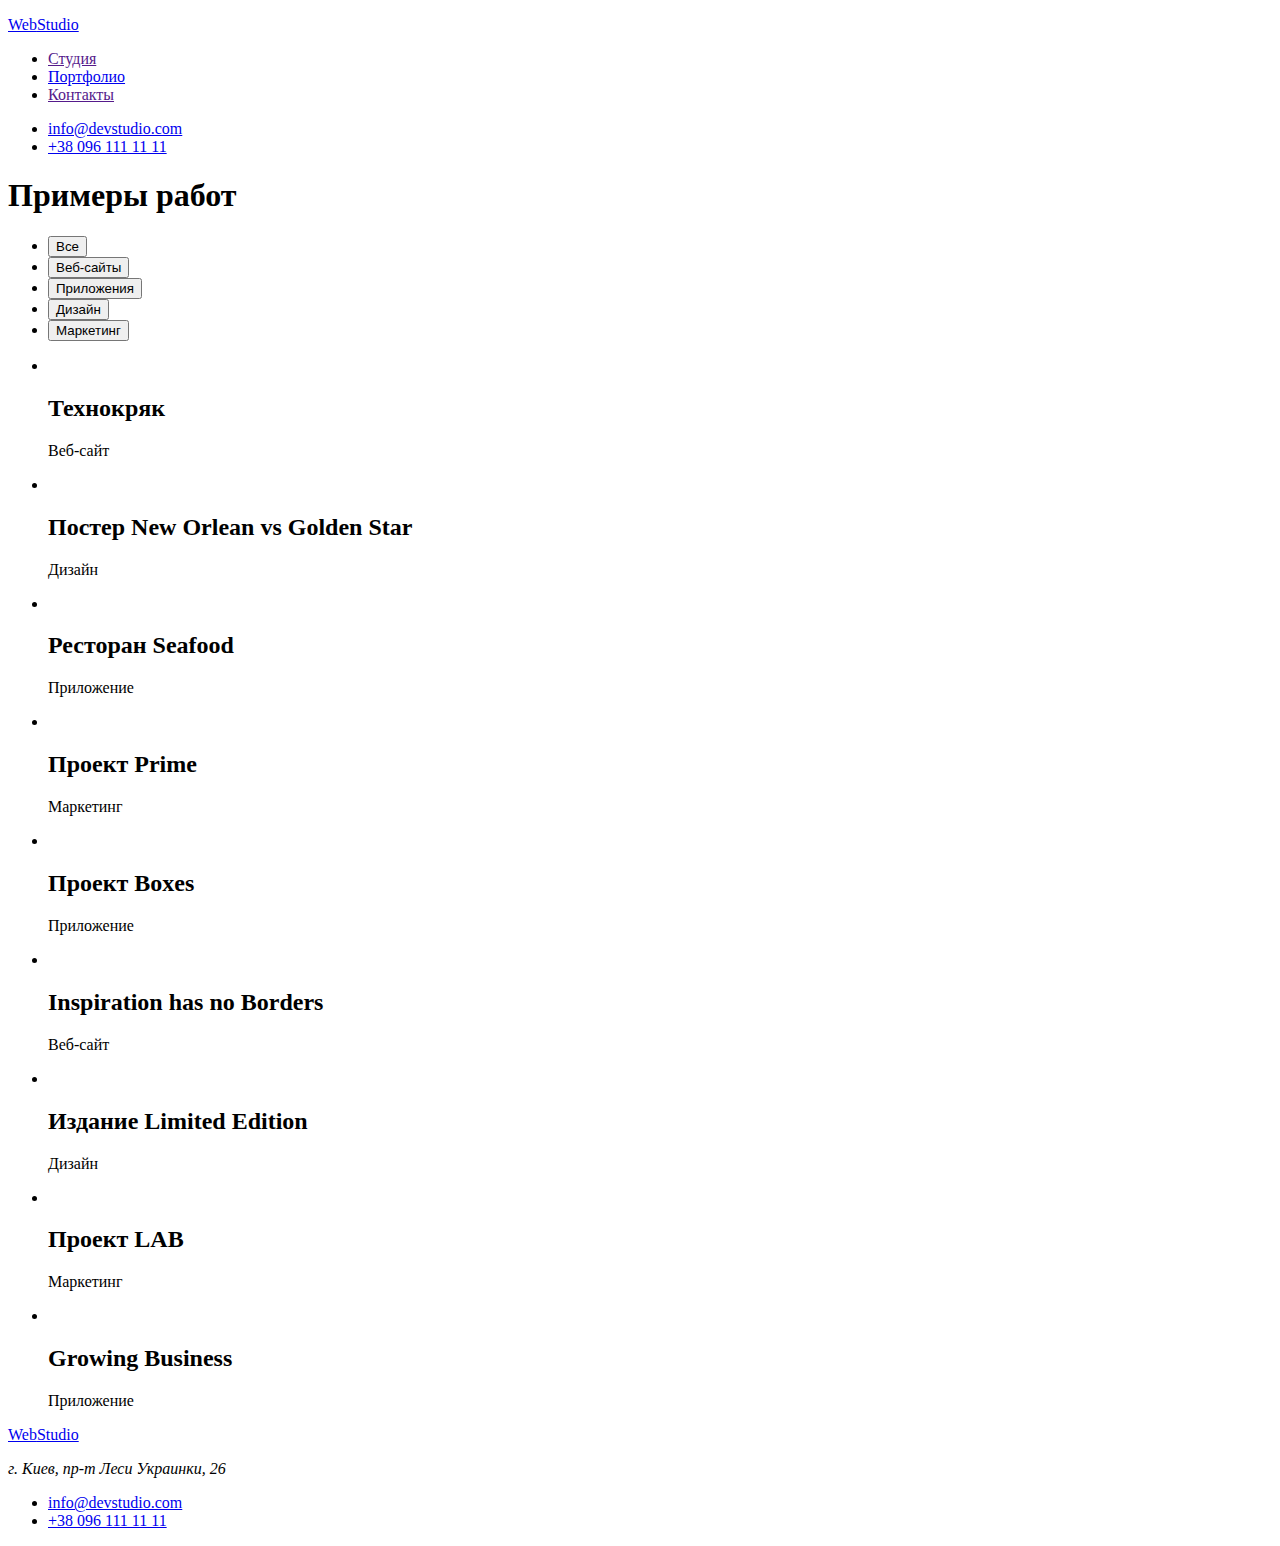
==== portfolio.html @ c2a7ef8c "new" ====
<!DOCTYPE html>
<html lang="ru">
  <head>
    <meta charset="UTF-8" />
    <meta http-equiv="X-UA-Compatible" content="IE=edge" />
    <meta name="viewport" content="width=device-width, initial-scale=1.0" />
    <title>Веб Студия</title>
  </head>

  <body>
    <!--Шапка сайта-->
    <header>
      <nav>
        <a href="./index.html">
          <p><span>Web</span>Studio</p>
        </a>
        <ul>
          <li>
            <a href="">Студия</a>
          </li>
          <li>
            <a href="./portfolio.html">Портфолио</a>
          </li>
          <li>
            <a href="">Контакты</a>
          </li>
        </ul>
      </nav>
      <ul>
        <li>
          <a href="mailto:info@devstudio.com">info@devstudio.com</a>
        </li>
        <li>
          <a href="tel:+380961111111">+38 096 111 11 11</a>
        </li>
      </ul>
    </header>
    <main>
      <!-- наши работы -->
      <section>
        <!-- скрытый заголовок -->
        <h1>Примеры работ</h1>
        <!-- кнопки фильтра -->
        <ul>
          <li><button type="button">Все</button></li>
          <li><button type="button">Веб-сайты</button></li>
          <li><button type="button">Приложения</button></li>
          <li><button type="button">Дизайн</button></li>
          <li><button type="button">Маркетинг</button></li>
        </ul>
        <ul>
          <li>
            <img src="" alt="" />
            <h2>Технокряк</h2>
            <p>Веб-сайт</p>
          </li>
          <li>
            <img src="" alt="" />
            <h2>Постер New Orlean vs Golden Star</h2>
            <p>Дизайн</p>
          </li>
          <li>
            <img src="" alt="" />
            <h2>Ресторан Seafood</h2>
            <p>Приложение</p>
          </li>
          <li>
            <img src="" alt="" />
            <h2>Проект Prime</h2>
            <p>Маркетинг</p>
          </li>
          <li>
            <img src="" alt="" />
            <h2>Проект Boxes</h2>
            <p>Приложение</p>
          </li>
          <li>
            <img src="" alt="" />
            <h2>Inspiration has no Borders</h2>
            <p>Веб-сайт</p>
          </li>
          <li>
            <img src="" alt="" />
            <h2>Издание Limited Edition</h2>
            <p>Дизайн</p>
          </li>
          <li>
            <img src="" alt="" />
            <h2>Проект LAB</h2>
            <p>Маркетинг</p>
          </li>
          <li>
            <img src="" alt="" />
            <h2>Growing Business</h2>
            <p>Приложение</p>
          </li>
        </ul>
      </section>
    </main>
    <footer>
      <a href="./index.html">
        <p><span>Web</span>Studio</p>
      </a>
      <address>
        <p>г. Киев, пр-т Леси Украинки, 26</p>
      </address>
      <ul>
        <li>
          <a href="mailto:info@devstudio.com">info@devstudio.com</a>
        </li>
        <li>
          <a href="tel:+380961111111">+38 096 111 11 11</a>
        </li>
      </ul>
    </footer>
  </body>
</html>
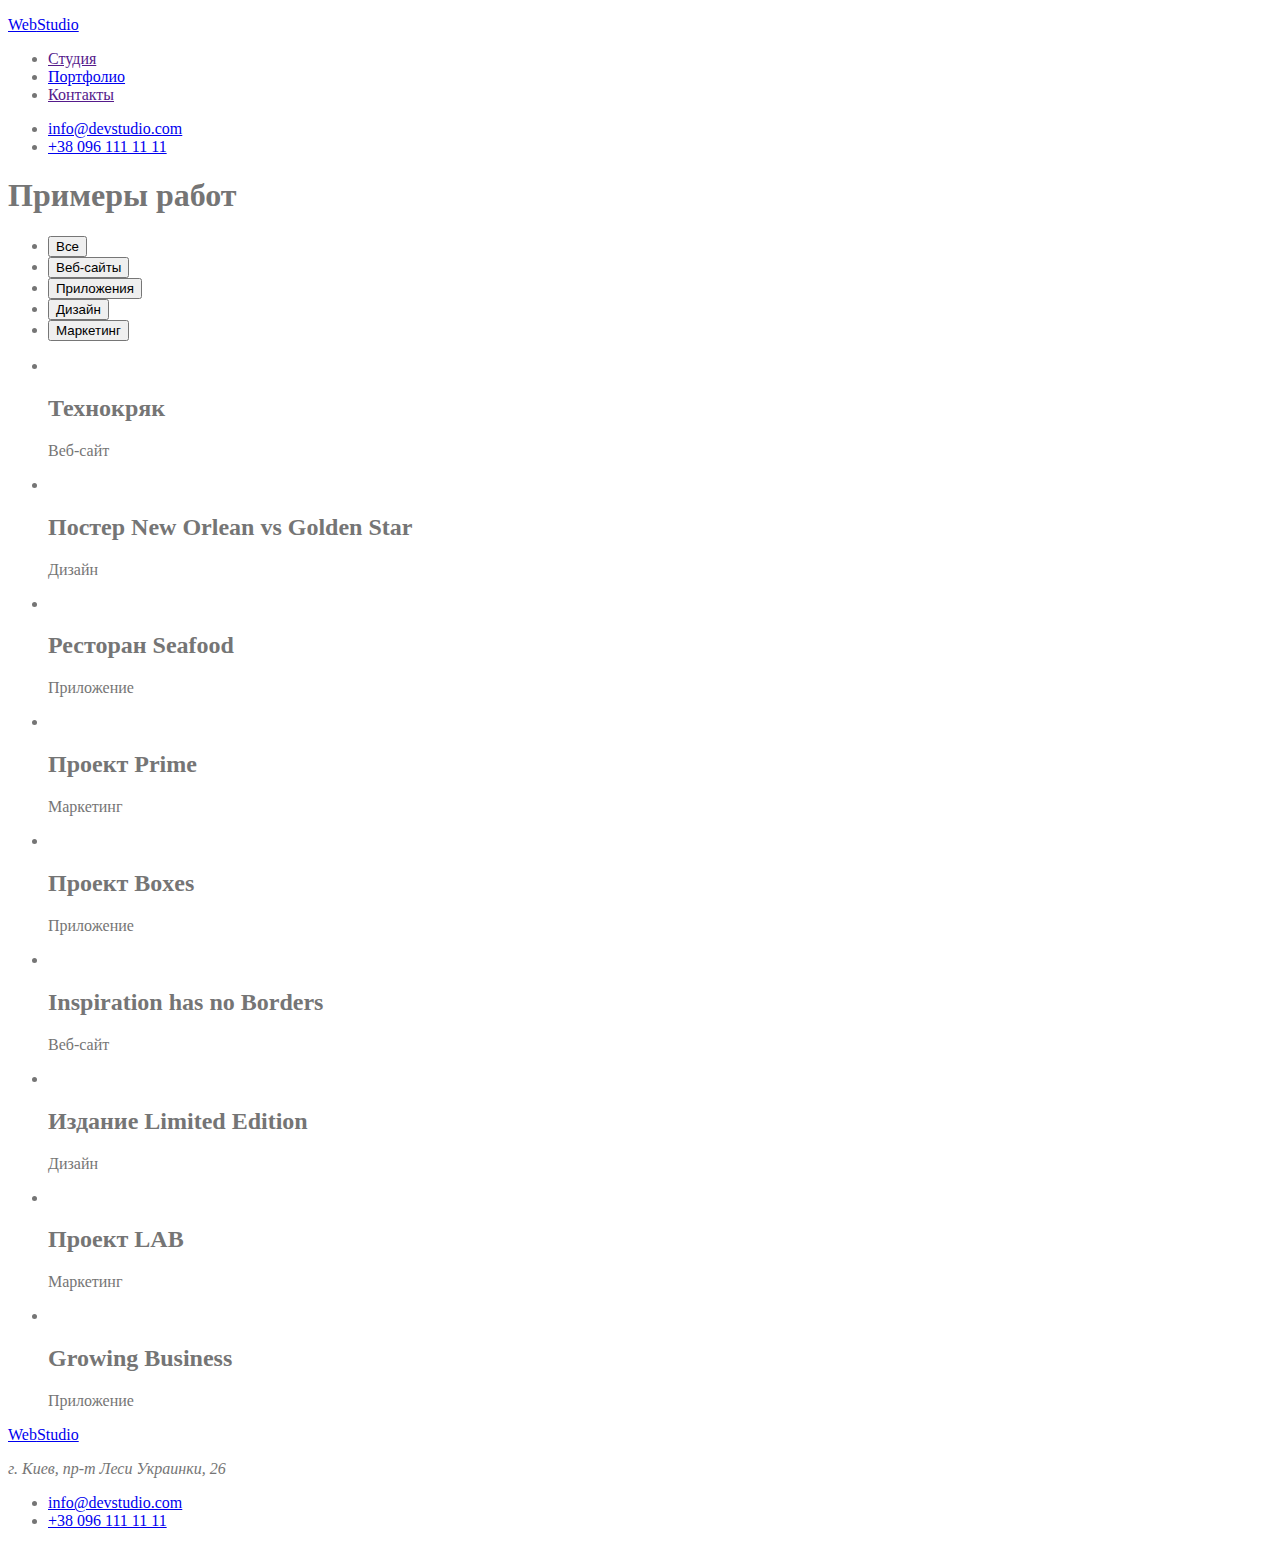
==== commit 962f90c7: "new" ====
--- a/portfolio.html
+++ b/portfolio.html
@@ -5,6 +5,20 @@
     <meta http-equiv="X-UA-Compatible" content="IE=edge" />
     <meta name="viewport" content="width=device-width, initial-scale=1.0" />
     <title>Веб Студия</title>
+    <link rel="preconnect" href="https://fonts.googleapis.com" />
+    <link rel="preconnect" href="https://fonts.gstatic.com" crossorigin />
+    <link
+      href="https://fonts.googleapis.com/css2?family=Raleway:wght@700&family=Roboto:wght@400;500;700;900&display=swap"
+      rel="stylesheet"
+    />
+    <link
+      rel="stylesheet"
+      href="https://cdnjs.cloudflare.com/ajax/libs/modern-normalize/1.1.0/modern-normalize.min.css"
+      integrity="sha512-wpPYUAdjBVSE4KJnH1VR1HeZfpl1ub8YT/NKx4PuQ5NmX2tKuGu6U/JRp5y+Y8XG2tV+wKQpNHVUX03MfMFn9Q=="
+      crossorigin="anonymous"
+      referrerpolicy="no-referrer"
+    />
+    <link rel="stylesheet" href="css/style.css" />
   </head>
 
   <body>
--- a/css/style.css
+++ b/css/style.css
@@ -0,0 +1,24 @@
+
+:root {
+    --title-text-color: #212121;
+    --main-text-color: #757575;
+    --main-background-color: #fff;
+    --secondary-background-color: #F5F4FA;
+    --active-color: #2196F3;
+
+}
+body {
+    color: var(--main-text-color);
+    background-color: var(--main-background-color);
+}
+.logo {
+    font-family: Raleway;
+    font-weight: bold;
+    font-size: 26px;
+    line-height: 1.19;
+    letter-spacing: 0.03em;
+    color: #000;
+}
+.logo-web {
+    color: var(--active-color)
+}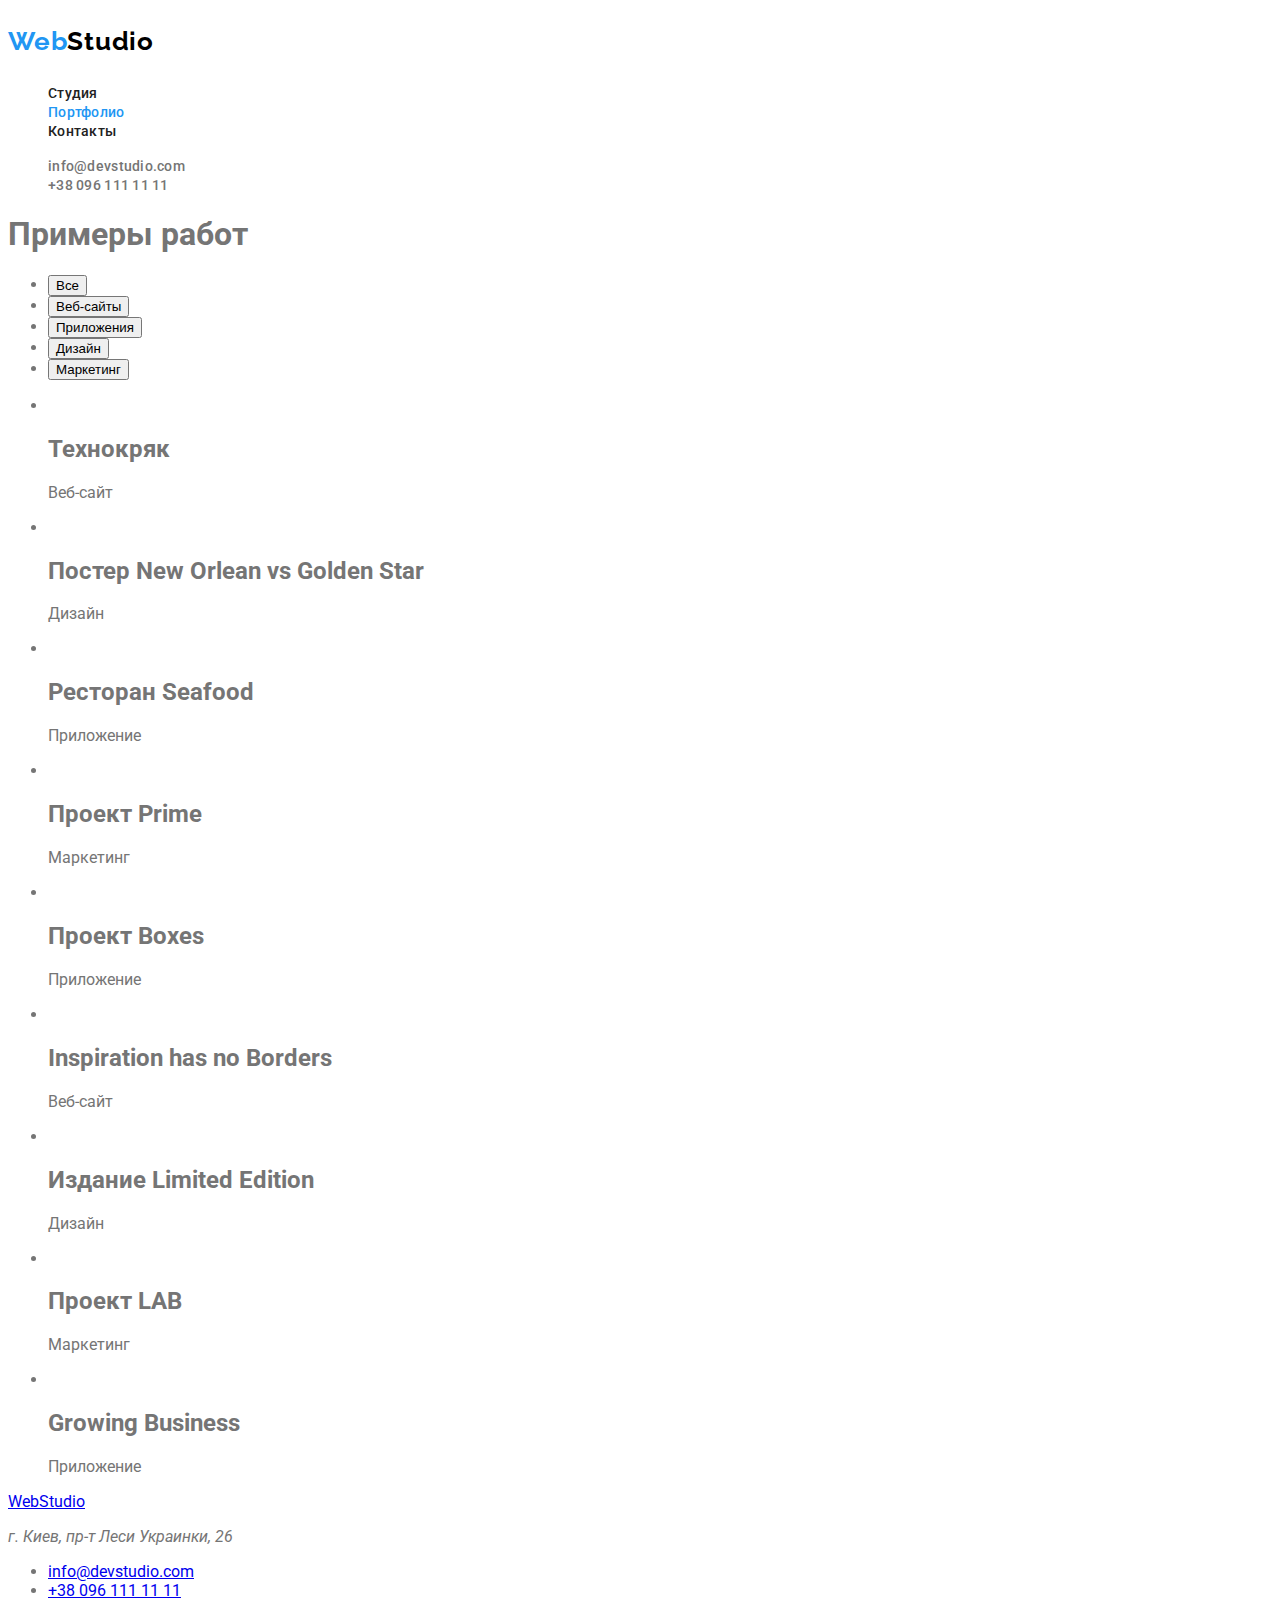
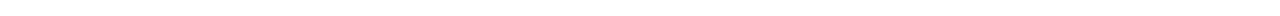
==== commit d9e19108: "new" ====
--- a/portfolio.html
+++ b/portfolio.html
@@ -22,39 +22,41 @@
   </head>
 
   <body>
-    <!--Шапка сайта-->
-    <header>
+    <!--site head-->
+    <header class="header">
       <nav>
-        <a href="./index.html">
-          <p><span>Web</span>Studio</p>
+        <a class="header-link link" href="./index.html">
+          <p class="logo"><span class="logo-web">Web</span>Studio</p>
         </a>
-        <ul>
-          <li>
-            <a href="">Студия</a>
+        <ul class="header-list list">
+          <li class="header-item">
+            <a class="header-link link" href="./index.html">Студия</a>
           </li>
-          <li>
-            <a href="./portfolio.html">Портфолио</a>
+          <li class="header-item">
+            <a class="header-link link active" href="./portfolio.html">Портфолио</a>
           </li>
-          <li>
-            <a href="">Контакты</a>
+          <li class="header-item">
+            <a class="header-link link" href="">Контакты</a>
           </li>
         </ul>
       </nav>
-      <ul>
-        <li>
-          <a href="mailto:info@devstudio.com">info@devstudio.com</a>
+      <ul class="header-contacts-list list">
+        <li class="header-contacts-item">
+          <a class="header-contacts-link link" href="mailto:info@devstudio.com"
+            >info@devstudio.com</a
+          >
         </li>
-        <li>
-          <a href="tel:+380961111111">+38 096 111 11 11</a>
+        <li class="header-contacts-item">
+          <a class="header-contacts-link link" href="tel:+380961111111">+38 096 111 11 11</a>
         </li>
       </ul>
     </header>
     <main>
-      <!-- наши работы -->
-      <section>
-        <!-- скрытый заголовок -->
+      <!-- our projets -->
+      <section class="projects">
+        <!-- hiden header -->
         <h1>Примеры работ</h1>
-        <!-- кнопки фильтра -->
+        <!-- filter -->
         <ul>
           <li><button type="button">Все</button></li>
           <li><button type="button">Веб-сайты</button></li>
--- a/css/style.css
+++ b/css/style.css
@@ -4,21 +4,159 @@
     --main-text-color: #757575;
     --main-background-color: #fff;
     --secondary-background-color: #F5F4FA;
-    --active-color: #2196F3;
-
+    --accent-color: #2196F3;
 }
 body {
+    font-family: 'Roboto', sans-serif;
     color: var(--main-text-color);
     background-color: var(--main-background-color);
 }
+.list {
+    list-style: none;
+}
+.link {
+    text-decoration: none;
+}
+.btn {
+    cursor: pointer;
+}
+
+
+/* ----------------HEADER-------------------- */
+.header-link:hover,
+.header-link:focus {
+    color: var(--accent-color);
+}
+
 .logo {
     font-family: Raleway;
-    font-weight: bold;
+    font-weight: 700;
     font-size: 26px;
     line-height: 1.19;
     letter-spacing: 0.03em;
-    color: #000;
+    color: #000000;
 }
 .logo-web {
-    color: var(--active-color)
-}+    color: #2196f3;
+}
+.header-link,
+.header-contacts-link {
+    font-weight: 500;
+    font-size: 14px;
+    line-height: 1.14;
+    letter-spacing: 0.02em;
+    color: var(--title-text-color);
+}
+.header-contacts-link {
+    color: var(--main-text-color);
+}
+.active {
+    color: var(--accent-color);
+}
+
+/* ----------------HERO-------------------- */
+
+.hero-button {
+    color: white;
+    background-color: #2196F3;
+}
+
+.hero-button:hover,
+.hero-button:focus {
+    background-color: #188CE8;
+}
+.hero {
+    background-color: brown;
+}
+.hero-title {
+    font-weight: 900;
+    font-size: 44px;
+    line-height: 1.36;
+    text-align: center;
+    letter-spacing: 0.06em;
+    text-transform: uppercase;
+    color: white;
+}
+.hero-button {
+    font-weight: 700;
+    font-size: 16px;
+    line-height: 1.87;
+    letter-spacing: 0.06em;
+}
+
+/* ----------------ADVANTAGES-------------------- */
+
+.features-title {
+    font-weight: 700;
+    font-size: 14px;
+    line-height: 1.14;
+    letter-spacing: 0.03em;
+    text-transform: uppercase;
+    color: var(--title-text-color);
+}
+.features-text {
+    font-size: 14px;
+    line-height: 1.71;
+}
+
+/* ----------------WE ARE DOING-------------------- */
+
+.do-title,
+.team-title {
+    font-weight: 700;
+    font-size: 36px;
+    line-height: 1.17;
+    text-align: center;
+    letter-spacing: 0.03em;
+    color: var(--title-text-color);
+}
+
+/* ----------------OUR TEAM-------------------- */
+
+.team-unit {
+    font-weight: 500;
+    font-size: 16px;
+    line-height: 1.19;
+    text-align: center;
+    letter-spacing: 0.03em;
+    color: var(--title-text-color);
+}
+.team-text {
+    font-size: 16px;
+    line-height: 1.19;
+    text-align: center;
+    letter-spacing: 0.03em;
+    color: var(--main-text-color);
+}
+
+/* ----------------FOOTER-------------------- */
+
+.footer {
+    background-color: brown;
+}
+.footer-logo {
+font-family: Raleway;
+font-weight: 700;
+font-size: 26px;
+line-height: 1.19;
+letter-spacing: 0.03em;
+color: white;
+}
+
+.adress,
+.footer-link {
+font-size: 14px;
+line-height: 1.71;
+letter-spacing: 0.03em;
+}
+.adress {
+    font-style: normal;
+    color: white;
+}
+.footer-link {
+color: rgba(255, 255, 255, 0.6);
+}
+.footer-link:hover,
+.footer-link:focus {
+    color: var(--accent-color);
+}
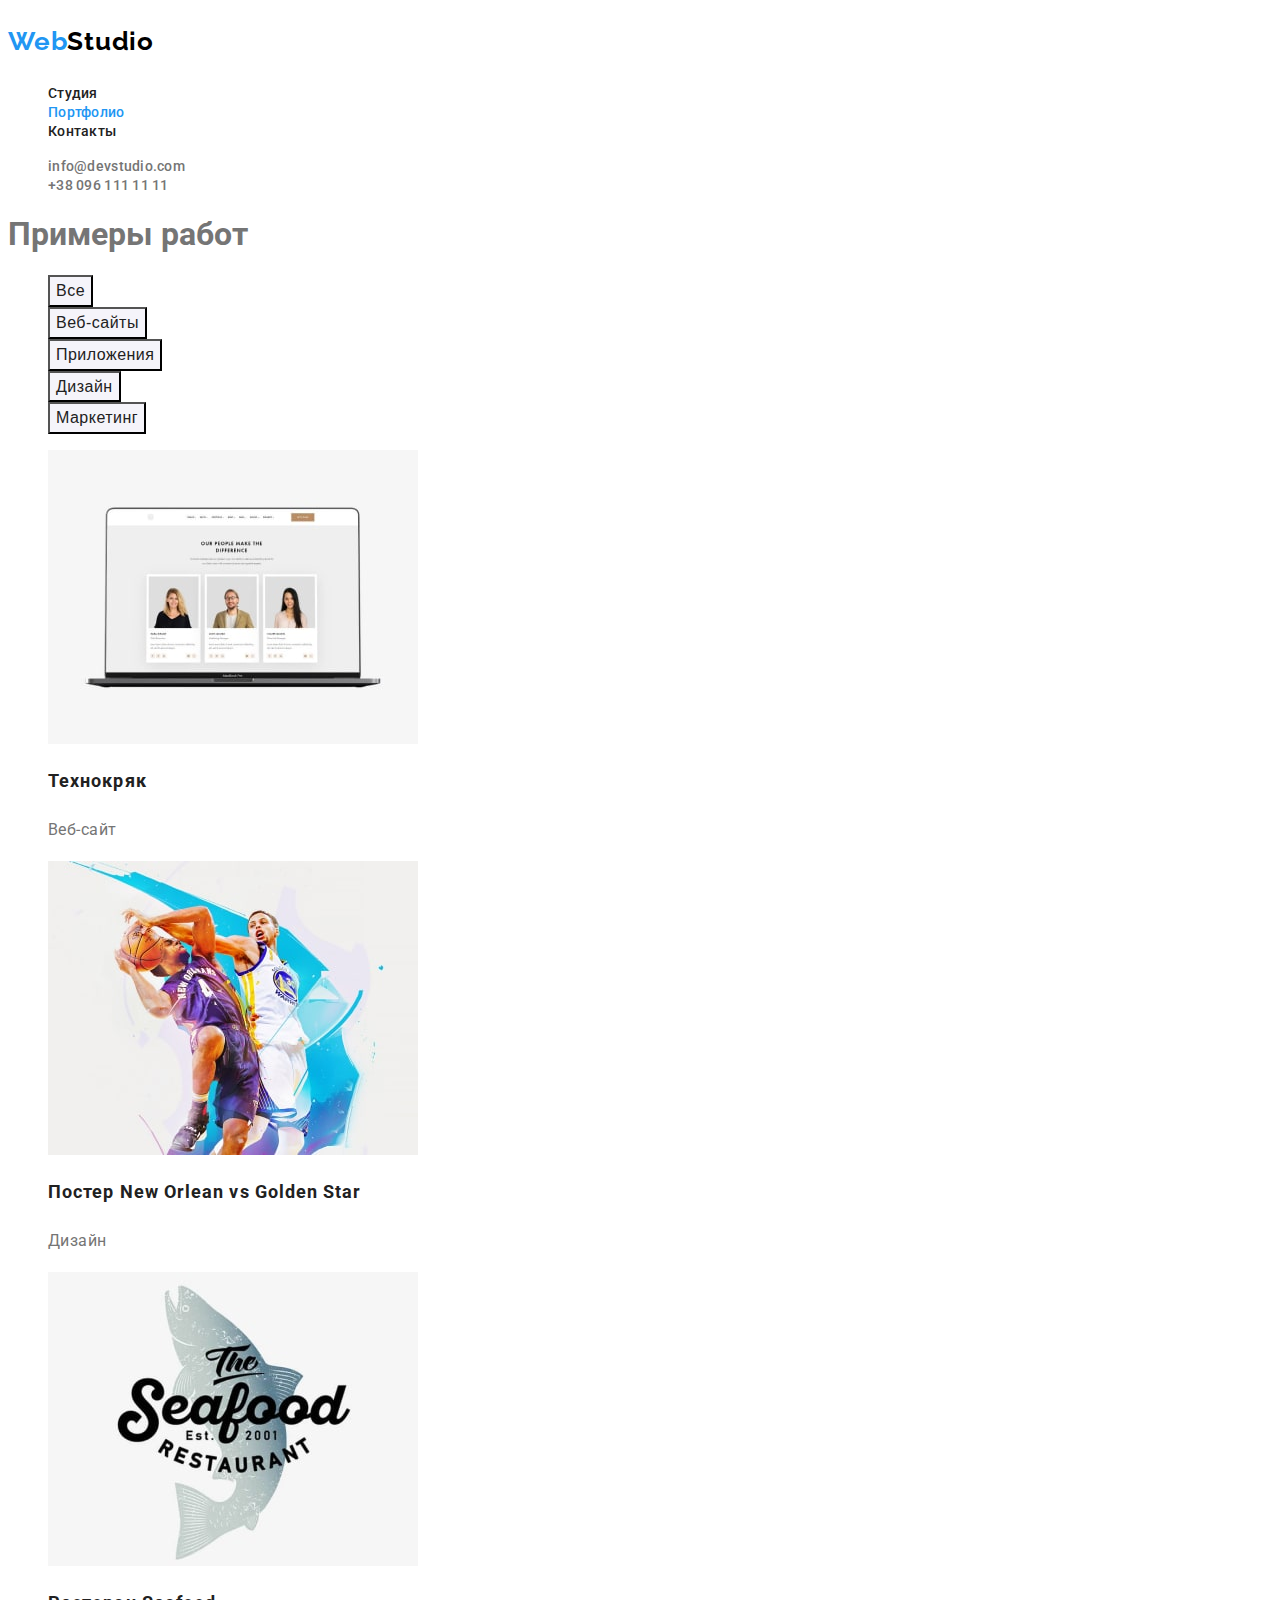
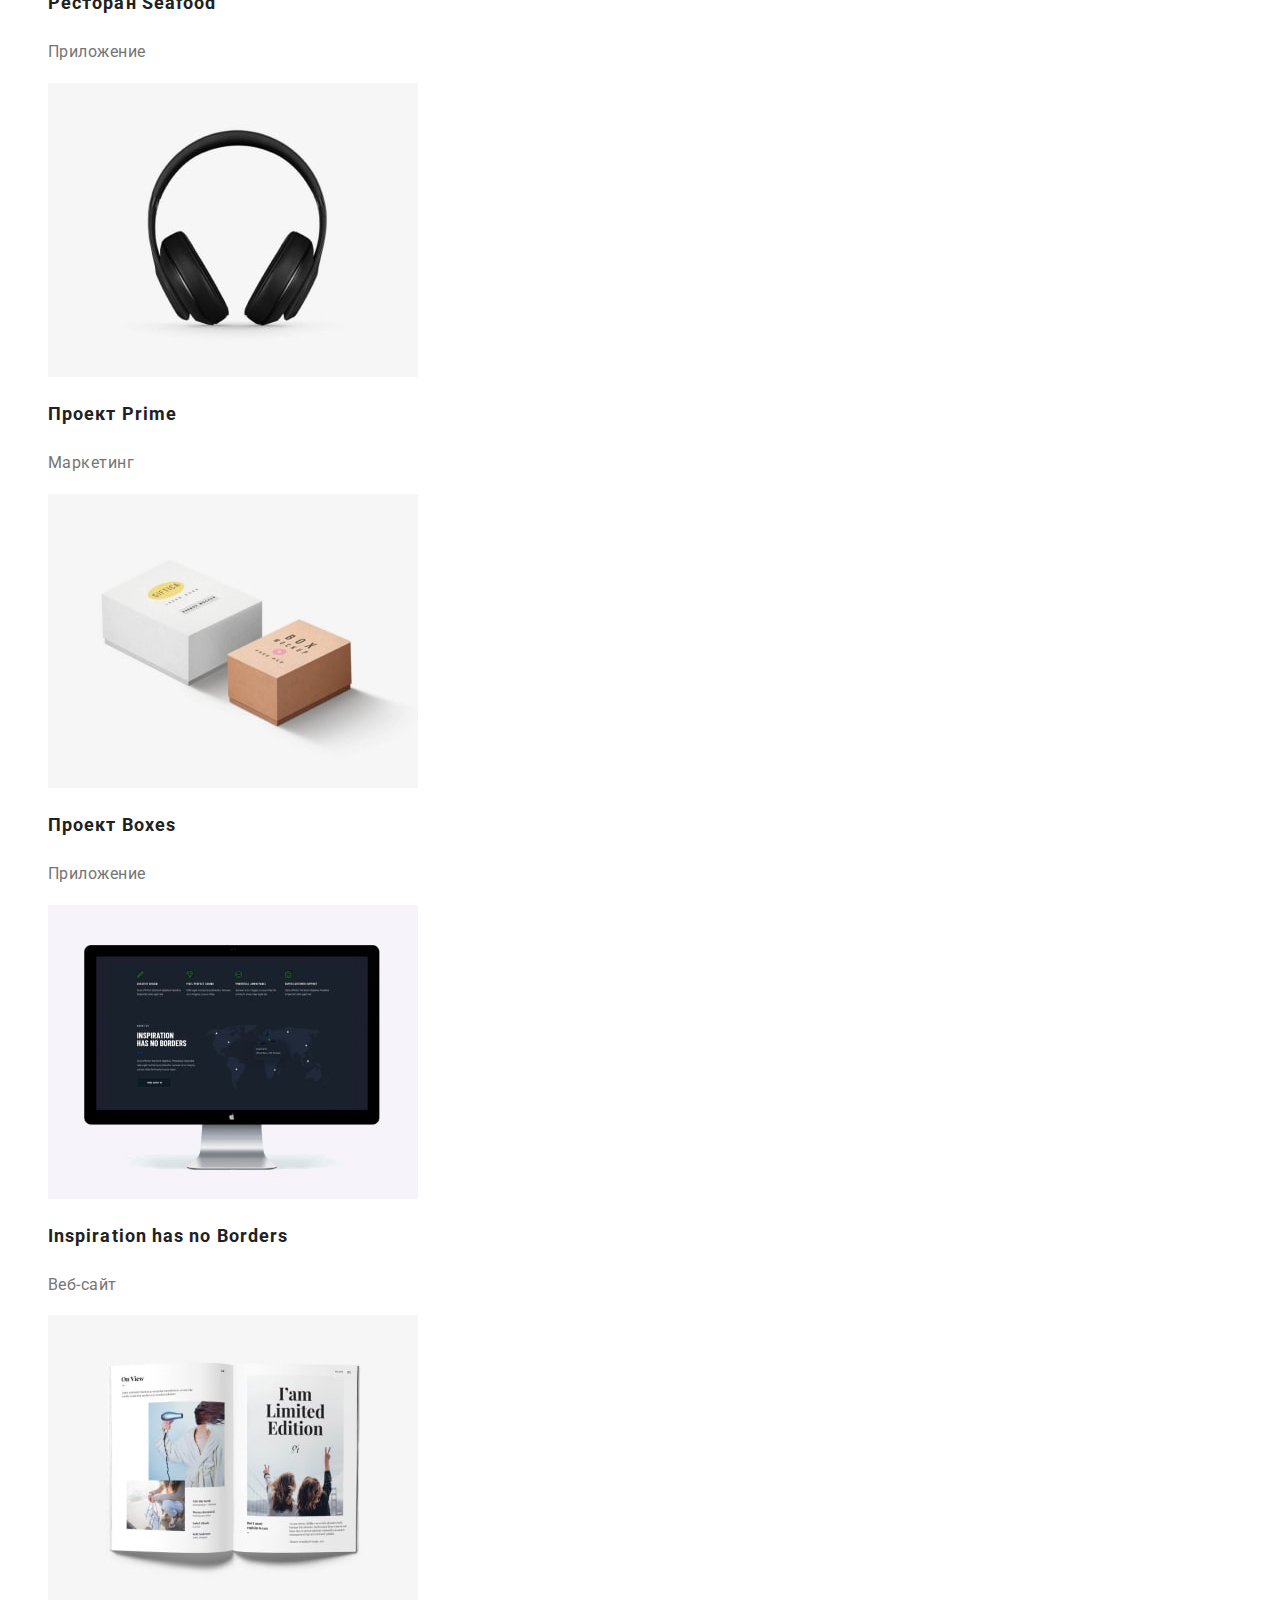
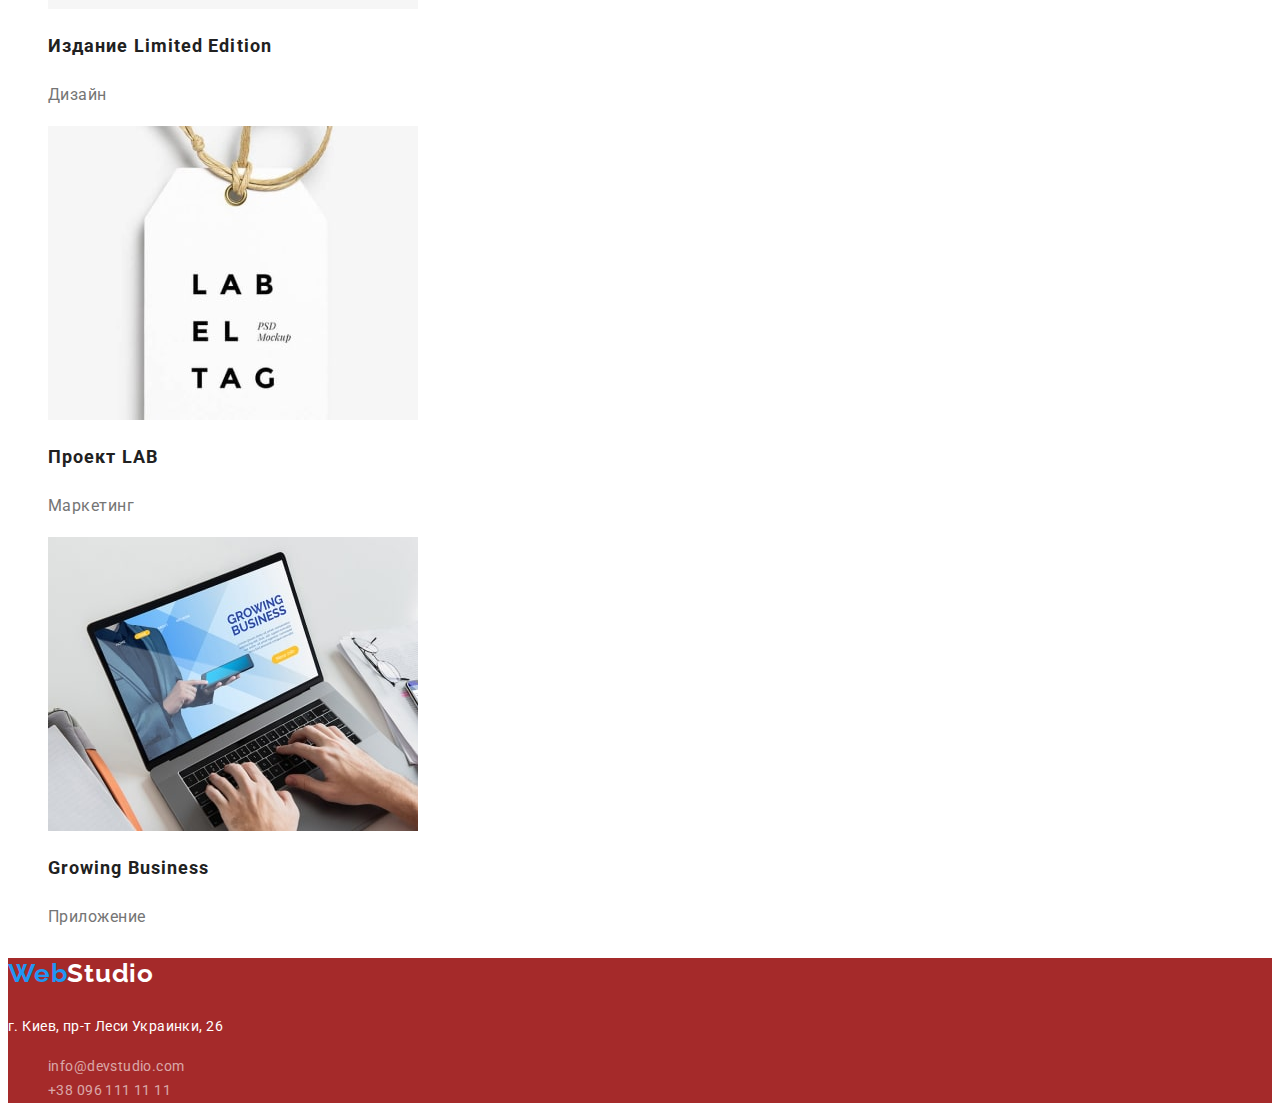
==== commit 8c31d725: "new" ====
--- a/portfolio.html
+++ b/portfolio.html
@@ -52,80 +52,80 @@
       </ul>
     </header>
     <main>
-      <!-- our projets -->
-      <section class="projects">
+      <!-- our projects -->
+      <section class="filter">
         <!-- hiden header -->
         <h1>Примеры работ</h1>
         <!-- filter -->
-        <ul>
-          <li><button type="button">Все</button></li>
-          <li><button type="button">Веб-сайты</button></li>
-          <li><button type="button">Приложения</button></li>
-          <li><button type="button">Дизайн</button></li>
-          <li><button type="button">Маркетинг</button></li>
+        <ul class="filter-list list">
+          <li><button class="filter-button btn" type="button">Все</button></li>
+          <li><button class="filter-button btn" type="button">Веб-сайты</button></li>
+          <li><button class="filter-button btn" type="button">Приложения</button></li>
+          <li><button class="filter-button btn" type="button">Дизайн</button></li>
+          <li><button class="filter-button btn" type="button">Маркетинг</button></li>
         </ul>
         <ul>
-          <li>
-            <img src="" alt="" />
-            <h2>Технокряк</h2>
-            <p>Веб-сайт</p>
+          <li class="projects-list list">
+            <img src="./images/projects/project1.jpg" width="370" height="294" alt="Проект1" />
+            <h2 class="projects-item">Технокряк</h2>
+            <p class="projects-text">Веб-сайт</p>
           </li>
-          <li>
-            <img src="" alt="" />
-            <h2>Постер New Orlean vs Golden Star</h2>
-            <p>Дизайн</p>
+          <li class="projects-list list">
+            <img src="./images/projects/project2.jpg" width="370" height="294" alt="Проект2" />
+            <h2 class="projects-item">Постер New Orlean vs Golden Star</h2>
+            <p class="projects-text">Дизайн</p>
           </li>
-          <li>
-            <img src="" alt="" />
-            <h2>Ресторан Seafood</h2>
-            <p>Приложение</p>
+          <li class="projects-list list">
+            <img src="./images/projects/project3.jpg" width="370" height="294" alt="Проект3" />
+            <h2 class="projects-item">Ресторан Seafood</h2>
+            <p class="projects-text">Приложение</p>
           </li>
-          <li>
-            <img src="" alt="" />
-            <h2>Проект Prime</h2>
-            <p>Маркетинг</p>
+          <li class="projects-list list">
+            <img src="./images/projects/project4.jpg" width="370" height="294" alt="Проект4" />
+            <h2 class="projects-item">Проект Prime</h2>
+            <p class="projects-text">Маркетинг</p>
           </li>
-          <li>
-            <img src="" alt="" />
-            <h2>Проект Boxes</h2>
-            <p>Приложение</p>
+          <li class="projects-list list">
+            <img src="./images/projects/project5.jpg" width="370" height="294" alt="Проект5" />
+            <h2 class="projects-item">Проект Boxes</h2>
+            <p class="projects-text">Приложение</p>
           </li>
-          <li>
-            <img src="" alt="" />
-            <h2>Inspiration has no Borders</h2>
-            <p>Веб-сайт</p>
+          <li class="projects-list list">
+            <img src="./images/projects/project6.jpg" width="370" height="294" alt="Проект6" />
+            <h2 class="projects-item">Inspiration has no Borders</h2>
+            <p class="projects-text">Веб-сайт</p>
           </li>
-          <li>
-            <img src="" alt="" />
-            <h2>Издание Limited Edition</h2>
-            <p>Дизайн</p>
+          <li class="projects-list list">
+            <img src="./images/projects/project7.jpg" width="370" height="294" alt="Проект7" />
+            <h2 class="projects-item">Издание Limited Edition</h2>
+            <p class="projects-text">Дизайн</p>
           </li>
-          <li>
-            <img src="" alt="" />
-            <h2>Проект LAB</h2>
-            <p>Маркетинг</p>
+          <li class="projects-list list">
+            <img src="./images/projects/project8.jpg" width="370" height="294" alt="Проект8" />
+            <h2 class="projects-item">Проект LAB</h2>
+            <p class="projects-text">Маркетинг</p>
           </li>
-          <li>
-            <img src="" alt="" />
-            <h2>Growing Business</h2>
-            <p>Приложение</p>
+          <li class="projects-list list">
+            <img src="./images/projects/project9.jpg" width="370" height="294" alt="Проект9" />
+            <h2 class="projects-item">Growing Business</h2>
+            <p class="projects-text">Приложение</p>
           </li>
         </ul>
       </section>
     </main>
-    <footer>
-      <a href="./index.html">
-        <p><span>Web</span>Studio</p>
+    <footer class="footer">
+      <a class="link" href="./index.html">
+        <p class="footer-logo"><span class="logo-web">Web</span>Studio</p>
       </a>
       <address>
-        <p>г. Киев, пр-т Леси Украинки, 26</p>
+        <p class="adress">г. Киев, пр-т Леси Украинки, 26</p>
       </address>
       <ul>
-        <li>
-          <a href="mailto:info@devstudio.com">info@devstudio.com</a>
+        <li class="footer-list list">
+          <a class="footer-link link" href="mailto:info@devstudio.com">info@devstudio.com</a>
         </li>
-        <li>
-          <a href="tel:+380961111111">+38 096 111 11 11</a>
+        <li class="footer-list list">
+          <a class="footer-link link" href="tel:+380961111111">+38 096 111 11 11</a>
         </li>
       </ul>
     </footer>
--- a/css/style.css
+++ b/css/style.css
@@ -5,6 +5,8 @@
     --main-background-color: #fff;
     --secondary-background-color: #F5F4FA;
     --accent-color: #2196F3;
+    --buttons-text-color: #212121;
+    --buttons-background-color: #F5F4FA;
 }
 body {
     font-family: 'Roboto', sans-serif;
@@ -25,6 +27,10 @@
 /* ----------------HEADER-------------------- */
 .header-link:hover,
 .header-link:focus {
+    color: var(--accent-color);
+}
+.header-contacts-link:hover,
+.header-contacts-link:focus {
     color: var(--accent-color);
 }
 
@@ -160,3 +166,32 @@
 .footer-link:focus {
     color: var(--accent-color);
 }
+
+/* portfolio */
+/* ----------------PROJECTS-------------------- */
+
+.filter-button {
+    font-weight: 500;
+    font-size: 16px;
+    line-height: 1.62;
+    text-align: center;
+    letter-spacing: 0.03em;
+    color: var(--buttons-text-color);
+    background-color: var(--buttons-background-color);
+}
+.filter-button:hover,
+.filter-button:focus {
+    background-color: var(--accent-color);
+}
+.projects-item {
+    font-weight: bold;
+    font-size: 18px;
+    line-height: 2.0;
+    letter-spacing: 0.06em;
+    color: var(--title-text-color);
+}
+.projects-text {
+font-size: 16px;
+line-height: 1.87;
+letter-spacing: 0.03em;
+}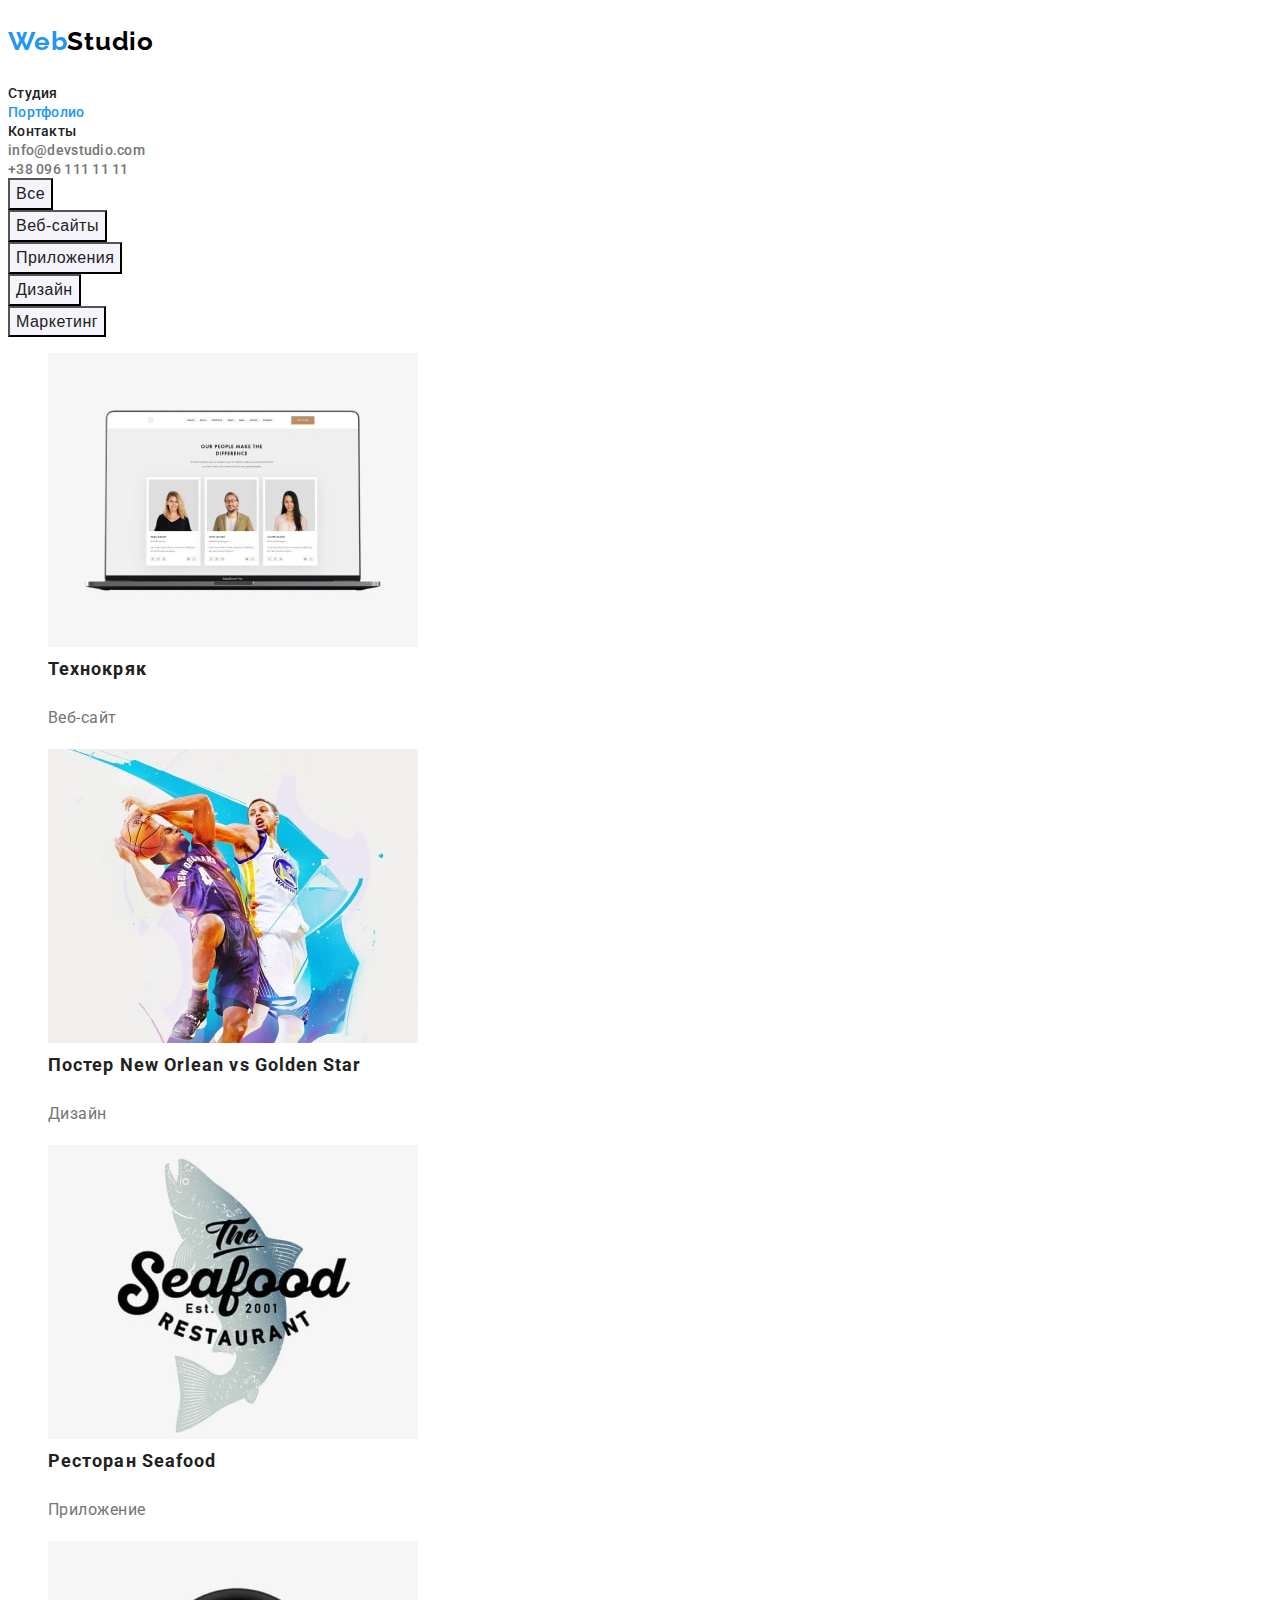
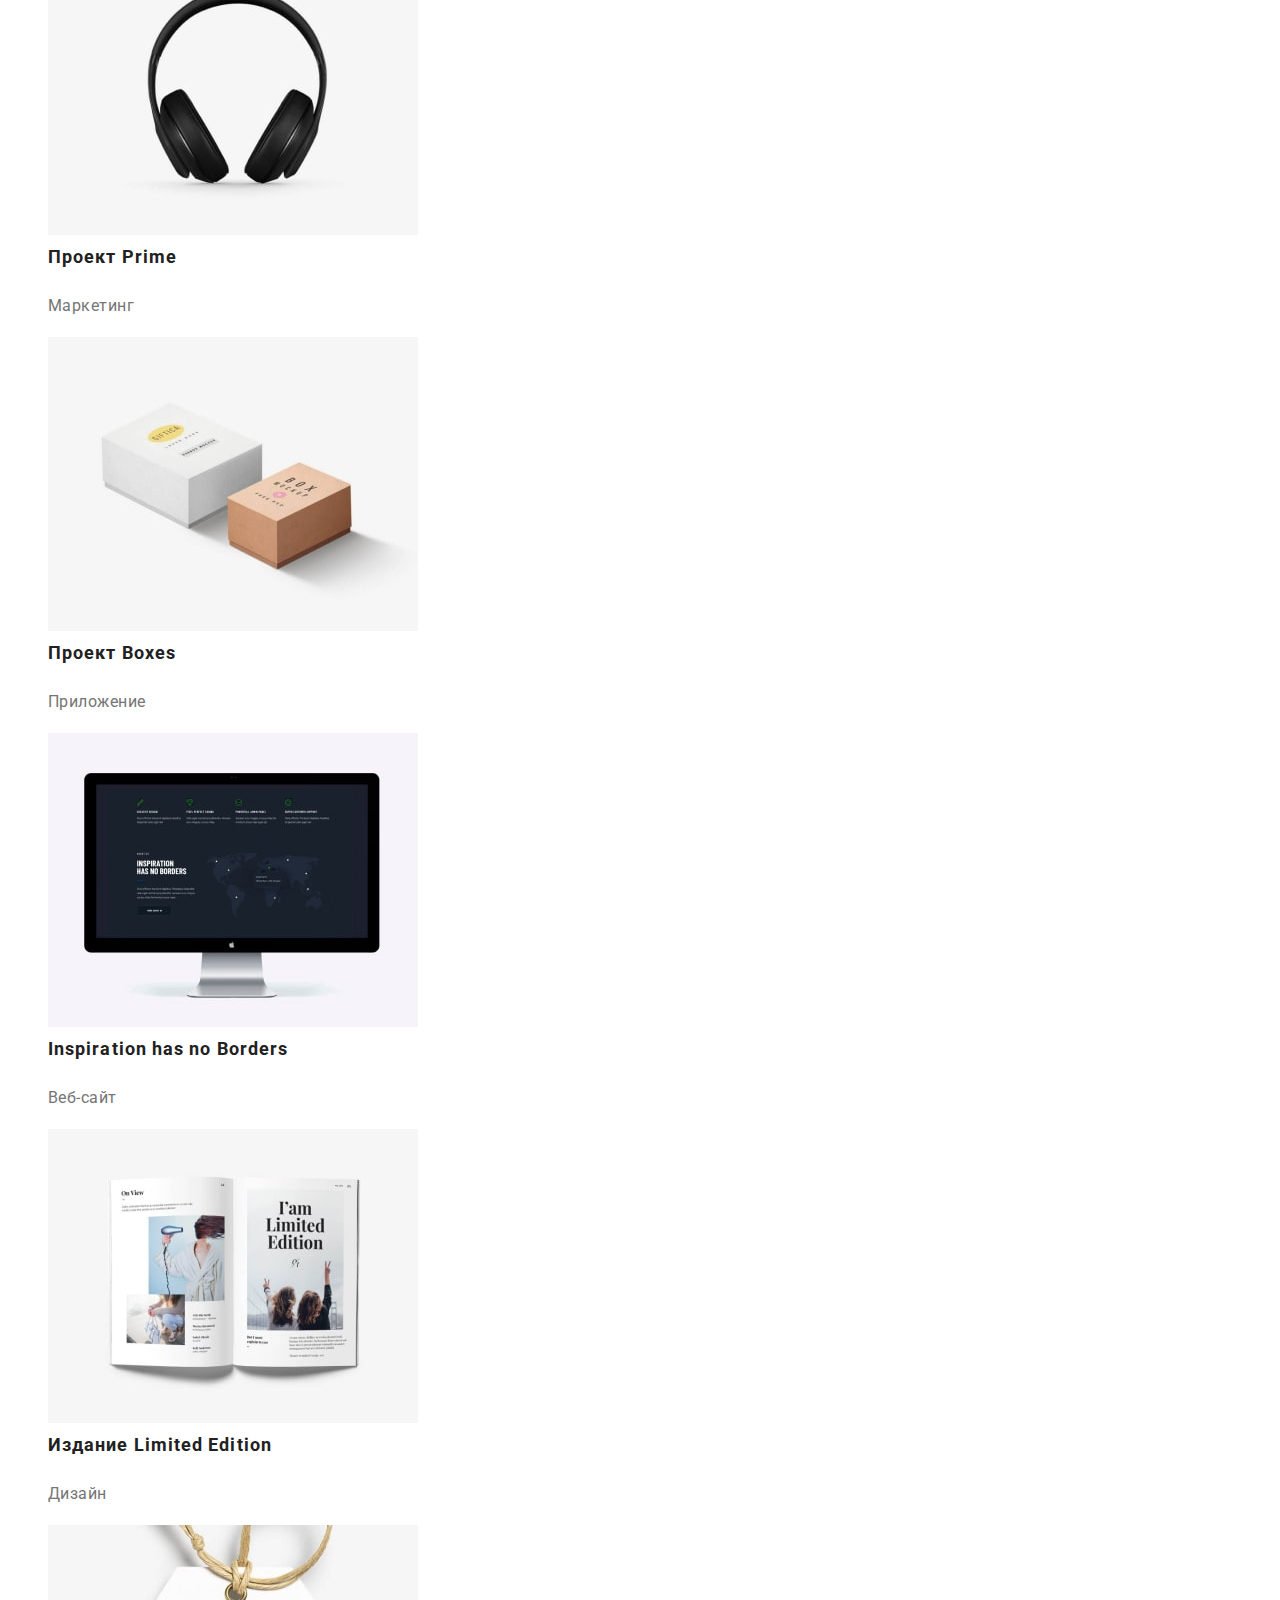
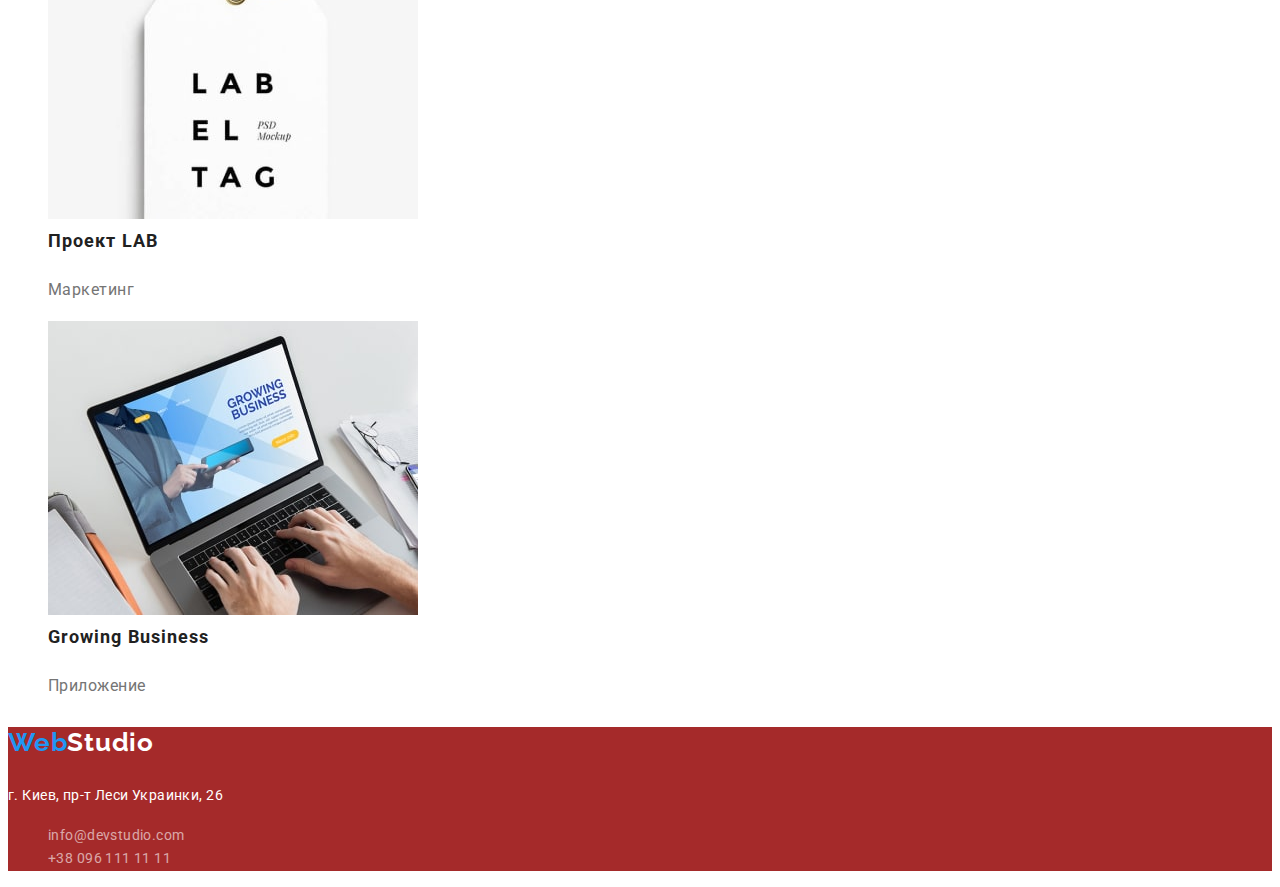
==== commit d980a697: "new" ====
--- a/portfolio.html
+++ b/portfolio.html
@@ -55,7 +55,7 @@
       <!-- our projects -->
       <section class="filter">
         <!-- hiden header -->
-        <h1>Примеры работ</h1>
+        <h1 class="visually-hiden">Примеры работ</h1>
         <!-- filter -->
         <ul class="filter-list list">
           <li><button class="filter-button btn" type="button">Все</button></li>
--- a/css/style.css
+++ b/css/style.css
@@ -8,19 +8,51 @@
     --buttons-text-color: #212121;
     --buttons-background-color: #F5F4FA;
 }
+
+h1,h2,h3,h4,h5,h6 {
+    margin: 0;
+    padding: 0;
+}
 body {
     font-family: 'Roboto', sans-serif;
     color: var(--main-text-color);
     background-color: var(--main-background-color);
 }
+.container {
+    margin-left: auto;
+    margin-right: auto;
+    width: 1170px;
+    padding-left: 15px;
+    padding-right: 15px;
+}
+.section {
+    padding-top: 94px;
+    padding-bottom: 94px;
+}
 .list {
     list-style: none;
-}
+    padding: 0;
+    margin: 0;
+}
+
+
 .link {
     text-decoration: none;
 }
 .btn {
     cursor: pointer;
+}
+.visually-hiden {
+    position: absolute;
+    width: 1px;
+    height: 1px;
+    margin: -1px;
+    border: 0;
+    padding: 0;
+    white-space: nowrap;
+    clip-path: inset(100%);
+    clip: rect(0 0 0 0);
+    overflow: hidden;
 }
 
 
@@ -72,7 +104,11 @@
     background-color: #188CE8;
 }
 .hero {
-    background-color: brown;
+    text-align: center;
+    padding-top: 200px;
+    padding-bottom: 200px;
+
+    background-color: #2F303A;
 }
 .hero-title {
     font-weight: 900;
@@ -82,15 +118,32 @@
     letter-spacing: 0.06em;
     text-transform: uppercase;
     color: white;
+
+    margin-bottom: 30px;
 }
 .hero-button {
     font-weight: 700;
     font-size: 16px;
     line-height: 1.87;
     letter-spacing: 0.06em;
+    
+    min-width: 200px;
+    border: 0;
+    box-shadow: 0px 4px 4px rgba(0, 0, 0, 0.15);
+    border-radius: 4px;
+    padding: 10px 32px;
 }
 
 /* ----------------ADVANTAGES-------------------- */
+
+.features-list {
+    display: flex;
+    margin-right:not(last-child);
+}
+
+.features-item:not(:last-child) {
+    margin-right: 30px;
+}
 
 .features-title {
     font-weight: 700;
@@ -99,11 +152,14 @@
     letter-spacing: 0.03em;
     text-transform: uppercase;
     color: var(--title-text-color);
+
+    margin-top: 10px;
 }
 .features-text {
     font-size: 14px;
     line-height: 1.71;
 }
+
 
 /* ----------------WE ARE DOING-------------------- */
 
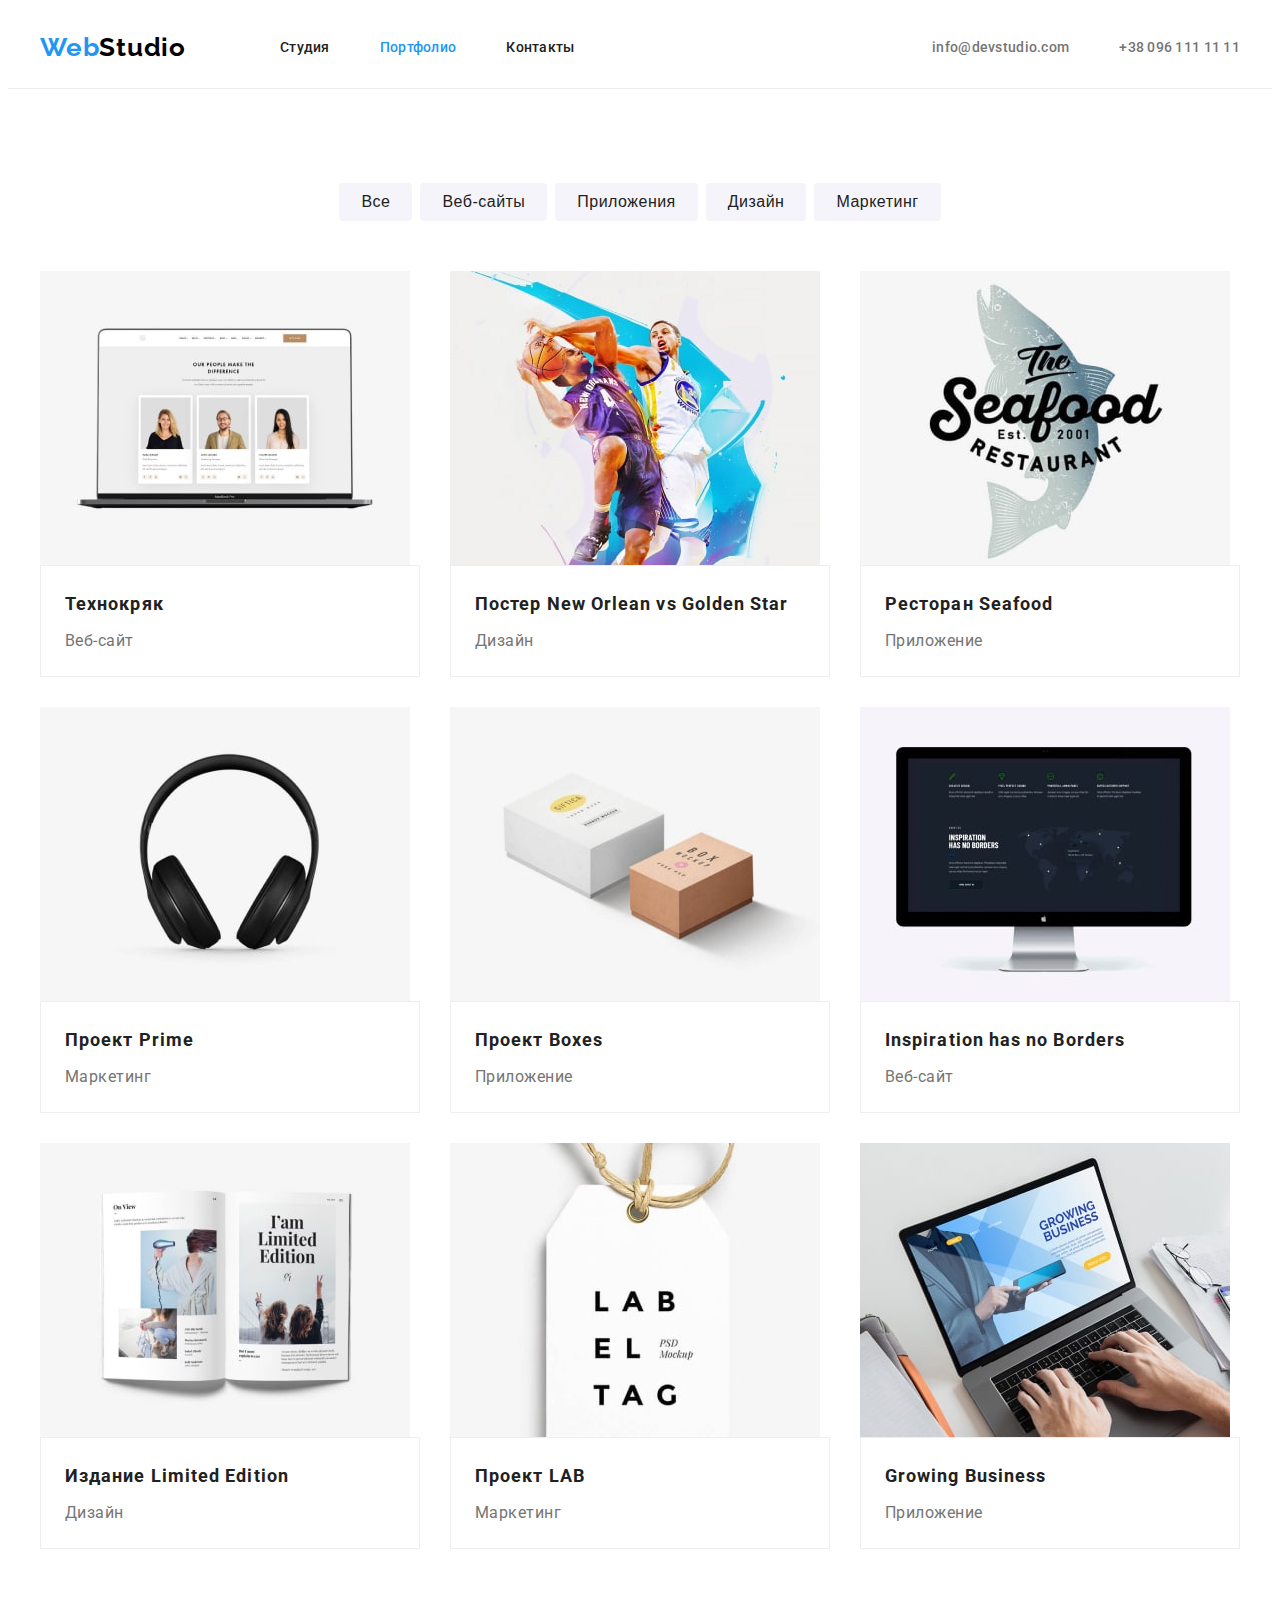
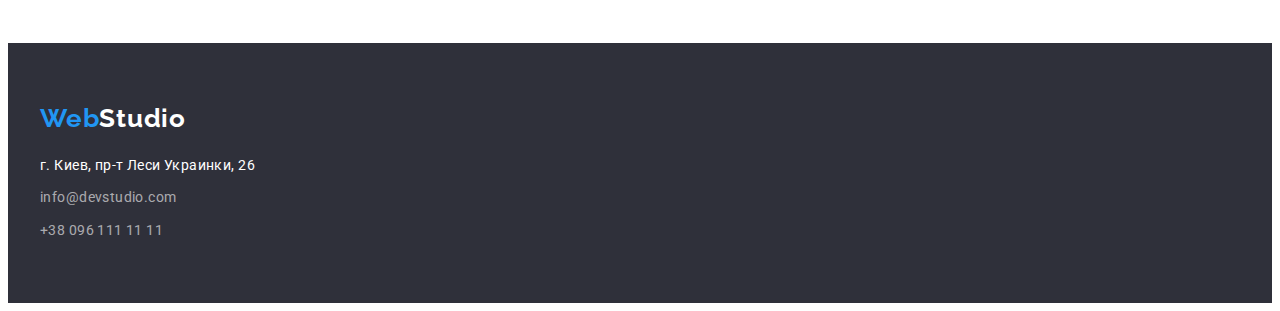
==== commit 2e9f0886: "new" ====
--- a/portfolio.html
+++ b/portfolio.html
@@ -24,110 +24,144 @@
   <body>
     <!--site head-->
     <header class="header">
-      <nav>
-        <a class="header-link link" href="./index.html">
-          <p class="logo"><span class="logo-web">Web</span>Studio</p>
-        </a>
-        <ul class="header-list list">
-          <li class="header-item">
-            <a class="header-link link" href="./index.html">Студия</a>
+      <div class="container site-nav">
+        <nav class="main-nav">
+          <a class="logo-link link" href="./index.html">
+            <p class="logo"><span class="logo-web">Web</span>Studio</p>
+          </a>
+          <ul class="header-list list">
+            <li class="header-item">
+              <a class="header-link link" href="./index.html">Студия</a>
+            </li>
+            <li class="header-item">
+              <a class="header-link link active" href="./portfolio.html">Портфолио</a>
+            </li>
+            <li class="header-item">
+              <a class="header-link link" href="">Контакты</a>
+            </li>
+          </ul>
+        </nav>
+        <ul class="header-contacts-list list">
+          <li class="header-contacts-item">
+            <a class="header-contacts-link link" href="mailto:info@devstudio.com"
+              >info@devstudio.com</a
+            >
           </li>
-          <li class="header-item">
-            <a class="header-link link active" href="./portfolio.html">Портфолио</a>
-          </li>
-          <li class="header-item">
-            <a class="header-link link" href="">Контакты</a>
+          <li class="header-contacts-item">
+            <a class="header-contacts-link link" href="tel:+380961111111">+38 096 111 11 11</a>
           </li>
         </ul>
-      </nav>
-      <ul class="header-contacts-list list">
-        <li class="header-contacts-item">
-          <a class="header-contacts-link link" href="mailto:info@devstudio.com"
-            >info@devstudio.com</a
-          >
-        </li>
-        <li class="header-contacts-item">
-          <a class="header-contacts-link link" href="tel:+380961111111">+38 096 111 11 11</a>
-        </li>
-      </ul>
+      </div>
     </header>
     <main>
       <!-- our projects -->
-      <section class="filter">
+      <section class="filter section">
         <!-- hiden header -->
         <h1 class="visually-hiden">Примеры работ</h1>
         <!-- filter -->
-        <ul class="filter-list list">
-          <li><button class="filter-button btn" type="button">Все</button></li>
-          <li><button class="filter-button btn" type="button">Веб-сайты</button></li>
-          <li><button class="filter-button btn" type="button">Приложения</button></li>
-          <li><button class="filter-button btn" type="button">Дизайн</button></li>
-          <li><button class="filter-button btn" type="button">Маркетинг</button></li>
-        </ul>
-        <ul>
-          <li class="projects-list list">
-            <img src="./images/projects/project1.jpg" width="370" height="294" alt="Проект1" />
-            <h2 class="projects-item">Технокряк</h2>
-            <p class="projects-text">Веб-сайт</p>
-          </li>
-          <li class="projects-list list">
-            <img src="./images/projects/project2.jpg" width="370" height="294" alt="Проект2" />
-            <h2 class="projects-item">Постер New Orlean vs Golden Star</h2>
-            <p class="projects-text">Дизайн</p>
-          </li>
-          <li class="projects-list list">
-            <img src="./images/projects/project3.jpg" width="370" height="294" alt="Проект3" />
-            <h2 class="projects-item">Ресторан Seafood</h2>
-            <p class="projects-text">Приложение</p>
-          </li>
-          <li class="projects-list list">
-            <img src="./images/projects/project4.jpg" width="370" height="294" alt="Проект4" />
-            <h2 class="projects-item">Проект Prime</h2>
-            <p class="projects-text">Маркетинг</p>
-          </li>
-          <li class="projects-list list">
-            <img src="./images/projects/project5.jpg" width="370" height="294" alt="Проект5" />
-            <h2 class="projects-item">Проект Boxes</h2>
-            <p class="projects-text">Приложение</p>
-          </li>
-          <li class="projects-list list">
-            <img src="./images/projects/project6.jpg" width="370" height="294" alt="Проект6" />
-            <h2 class="projects-item">Inspiration has no Borders</h2>
-            <p class="projects-text">Веб-сайт</p>
-          </li>
-          <li class="projects-list list">
-            <img src="./images/projects/project7.jpg" width="370" height="294" alt="Проект7" />
-            <h2 class="projects-item">Издание Limited Edition</h2>
-            <p class="projects-text">Дизайн</p>
-          </li>
-          <li class="projects-list list">
-            <img src="./images/projects/project8.jpg" width="370" height="294" alt="Проект8" />
-            <h2 class="projects-item">Проект LAB</h2>
-            <p class="projects-text">Маркетинг</p>
-          </li>
-          <li class="projects-list list">
-            <img src="./images/projects/project9.jpg" width="370" height="294" alt="Проект9" />
-            <h2 class="projects-item">Growing Business</h2>
-            <p class="projects-text">Приложение</p>
-          </li>
-        </ul>
+        <div class="container">
+          <ul class="filter-list list">
+            <li class="filter-item">
+              <button class="filter-button btn" type="button">Все</button>
+            </li>
+            <li class="filter-item">
+              <button class="filter-button btn" type="button">Веб-сайты</button>
+            </li>
+            <li class="filter-item">
+              <button class="filter-button btn" type="button">Приложения</button>
+            </li>
+            <li class="filter-item">
+              <button class="filter-button btn" type="button">Дизайн</button>
+            </li>
+            <li class="filter-item">
+              <button class="filter-button btn" type="button">Маркетинг</button>
+            </li>
+          </ul>
+          <ul class="projects-list list">
+            <li class="projects-item">
+              <img src="./images/projects/project1.jpg" width="370" height="294" alt="Проект1" />
+              <div class="projects-content">
+                <h2 class="projects-title">Технокряк</h2>
+                <p class="projects-text">Веб-сайт</p>
+              </div>
+            </li>
+            <li class="projects-item">
+              <img src="./images/projects/project2.jpg" width="370" height="294" alt="Проект2" />
+              <div class="projects-content">
+                <h2 class="projects-title">Постер New Orlean vs Golden Star</h2>
+                <p class="projects-text">Дизайн</p>
+              </div>
+            </li>
+            <li class="projects-item">
+              <img src="./images/projects/project3.jpg" width="370" height="294" alt="Проект3" />
+              <div class="projects-content">
+                <h2 class="projects-title">Ресторан Seafood</h2>
+                <p class="projects-text">Приложение</p>
+              </div>
+            </li>
+            <li class="projects-item">
+              <img src="./images/projects/project4.jpg" width="370" height="294" alt="Проект4" />
+              <div class="projects-content">
+                <h2 class="projects-title">Проект Prime</h2>
+                <p class="projects-text">Маркетинг</p>
+              </div>
+            </li>
+            <li class="projects-item">
+              <img src="./images/projects/project5.jpg" width="370" height="294" alt="Проект5" />
+              <div class="projects-content">
+                <h2 class="projects-title">Проект Boxes</h2>
+                <p class="projects-text">Приложение</p>
+              </div>
+            </li>
+            <li class="projects-item">
+              <img src="./images/projects/project6.jpg" width="370" height="294" alt="Проект6" />
+              <div class="projects-content">
+                <h2 class="projects-title">Inspiration has no Borders</h2>
+                <p class="projects-text">Веб-сайт</p>
+              </div>
+            </li>
+            <li class="projects-item">
+              <img src="./images/projects/project7.jpg" width="370" height="294" alt="Проект7" />
+              <div class="projects-content">
+                <h2 class="projects-title">Издание Limited Edition</h2>
+                <p class="projects-text">Дизайн</p>
+              </div>
+            </li>
+            <li class="projects-item">
+              <img src="./images/projects/project8.jpg" width="370" height="294" alt="Проект8" />
+              <div class="projects-content">
+                <h2 class="projects-title">Проект LAB</h2>
+                <p class="projects-text">Маркетинг</p>
+              </div>
+            </li>
+            <li class="projects-item">
+              <img src="./images/projects/project9.jpg" width="370" height="294" alt="Проект9" />
+              <div class="projects-content">
+                <h2 class="projects-title">Growing Business</h2>
+                <p class="projects-text">Приложение</p>
+              </div>
+            </li>
+          </ul>
+        </div>
       </section>
     </main>
     <footer class="footer">
-      <a class="link" href="./index.html">
-        <p class="footer-logo"><span class="logo-web">Web</span>Studio</p>
-      </a>
-      <address>
-        <p class="adress">г. Киев, пр-т Леси Украинки, 26</p>
-      </address>
-      <ul>
-        <li class="footer-list list">
-          <a class="footer-link link" href="mailto:info@devstudio.com">info@devstudio.com</a>
-        </li>
-        <li class="footer-list list">
-          <a class="footer-link link" href="tel:+380961111111">+38 096 111 11 11</a>
-        </li>
-      </ul>
+      <div class="container">
+        <a class="link" href="./index.html">
+          <p class="footer-logo"><span class="logo-web">Web</span>Studio</p>
+        </a>
+        <address>
+          <p class="adress">г. Киев, пр-т Леси Украинки, 26</p>
+        </address>
+        <ul class="footer-list list">
+          <li class="footer-item">
+            <a class="footer-link link" href="mailto:info@devstudio.com">info@devstudio.com</a>
+          </li>
+          <li class="footer-item">
+            <a class="footer-link link" href="tel:+380961111111">+38 096 111 11 11</a>
+          </li>
+        </ul>
+      </div>
     </footer>
   </body>
 </html>
--- a/css/style.css
+++ b/css/style.css
@@ -7,21 +7,27 @@
     --accent-color: #2196F3;
     --buttons-text-color: #212121;
     --buttons-background-color: #F5F4FA;
-}
-
-h1,h2,h3,h4,h5,h6 {
+    --projects-card-gap: 30px
+}
+
+p, h1, h2, h3, h4, h5, h6 {
     margin: 0;
     padding: 0;
 }
+
+img {
+    display: block;
+    max-width: 100%;
+}
+
 body {
     font-family: 'Roboto', sans-serif;
     color: var(--main-text-color);
     background-color: var(--main-background-color);
 }
 .container {
-    margin-left: auto;
-    margin-right: auto;
-    width: 1170px;
+    margin: 0 auto;
+    width: 1200px;
     padding-left: 15px;
     padding-right: 15px;
 }
@@ -41,6 +47,7 @@
 }
 .btn {
     cursor: pointer;
+    border: 0;
 }
 .visually-hiden {
     position: absolute;
@@ -57,6 +64,33 @@
 
 
 /* ----------------HEADER-------------------- */
+
+.header {
+    border-bottom: 1px solid #ECECEC;
+}
+.site-nav {
+    display: flex;
+    align-items: center;
+}
+
+.main-nav {
+    display: flex;
+}
+
+.header-contacts-list {
+    display: flex;
+    margin-left: auto;
+}
+
+.header-list {
+    display: flex;
+}
+.header-contacts-item:not(:last-child),
+.header-item:not(:last-child) {
+    margin-right: 50px;
+
+}
+
 .header-link:hover,
 .header-link:focus {
     color: var(--accent-color);
@@ -67,6 +101,8 @@
 }
 
 .logo {
+    margin: 24px 94px 25px 0;
+
     font-family: Raleway;
     font-weight: 700;
     font-size: 26px;
@@ -79,6 +115,9 @@
 }
 .header-link,
 .header-contacts-link {
+    display: block;
+    padding: 32px 0;
+
     font-weight: 500;
     font-size: 14px;
     line-height: 1.14;
@@ -111,6 +150,9 @@
     background-color: #2F303A;
 }
 .hero-title {
+    max-width: 696px;
+    margin: auto;
+
     font-weight: 900;
     font-size: 44px;
     line-height: 1.36;
@@ -128,7 +170,6 @@
     letter-spacing: 0.06em;
     
     min-width: 200px;
-    border: 0;
     box-shadow: 0px 4px 4px rgba(0, 0, 0, 0.15);
     border-radius: 4px;
     padding: 10px 32px;
@@ -153,7 +194,7 @@
     text-transform: uppercase;
     color: var(--title-text-color);
 
-    margin-top: 10px;
+    margin-bottom: 10px;
 }
 .features-text {
     font-size: 14px;
@@ -163,8 +204,18 @@
 
 /* ----------------WE ARE DOING-------------------- */
 
+.do-list {
+    display: flex;
+}
+
+.do-item:not(:last-child) {
+    margin-right: 50px;
+}
+
 .do-title,
 .team-title {
+    margin-bottom: 50px;
+
     font-weight: 700;
     font-size: 36px;
     line-height: 1.17;
@@ -175,7 +226,25 @@
 
 /* ----------------OUR TEAM-------------------- */
 
+.team {
+    background-color: #F5F4FA;
+}
+.team-list {
+    display: flex;
+}
+.team-item:not(:last-child) {
+    margin-right: 30px;
+}
+.team-img {
+    margin-bottom: 30px;
+}
+.team-item {
+    padding-bottom: 30px;
+}
+
 .team-unit {
+    margin-bottom: 10px;
+
     font-weight: 500;
     font-size: 16px;
     line-height: 1.19;
@@ -193,40 +262,66 @@
 
 /* ----------------FOOTER-------------------- */
 
+.footer .container {
+    padding: 60px 0;
+}
+
 .footer {
-    background-color: brown;
+    background-color: #2F303A;
 }
 .footer-logo {
-font-family: Raleway;
-font-weight: 700;
-font-size: 26px;
-line-height: 1.19;
-letter-spacing: 0.03em;
-color: white;
+    margin-bottom: 20px;
+
+    font-family: Raleway;
+    font-weight: 700;
+    font-size: 26px;
+    line-height: 1.19;
+    letter-spacing: 0.03em;
+    color: white;
+}
+
+.footer-item:not(:last-child) {
+    margin-bottom: 9px;
 }
 
 .adress,
 .footer-link {
-font-size: 14px;
-line-height: 1.71;
-letter-spacing: 0.03em;
+    display: block;
+
+    font-size: 14px;
+    line-height: 1.71;
+    letter-spacing: 0.03em;
 }
 .adress {
+    margin-bottom: 9px;
+
     font-style: normal;
     color: white;
 }
 .footer-link {
-color: rgba(255, 255, 255, 0.6);
+    color: rgba(255, 255, 255, 0.6);
 }
 .footer-link:hover,
 .footer-link:focus {
     color: var(--accent-color);
 }
 
-/* portfolio */
+/* PORTFOLIO Page */
 /* ----------------PROJECTS-------------------- */
 
+.filter-list {
+    display: flex;
+    justify-content: center;
+    margin-bottom: 50px;
+}
+.filter-item:not(:last-child) {
+    margin-right: 8px;
+}
+
 .filter-button {
+    padding: 6px 22px;
+
+    border-radius: 4px;
     font-weight: 500;
     font-size: 16px;
     line-height: 1.62;
@@ -239,15 +334,38 @@
 .filter-button:focus {
     background-color: var(--accent-color);
 }
+
+.projects-list {
+    display: flex;
+    flex-wrap: wrap;
+    margin-right: calc(-1 * var(--projects-card-gap));
+    margin-bottom: calc(-1 * var(--projects-card-gap));
+}
+
 .projects-item {
-    font-weight: bold;
+    flex-basis: calc(100% / 3 - var(--projects-card-gap));
+    margin-right: var(--projects-card-gap);
+    margin-bottom: var(--projects-card-gap);
+
+}
+
+.projects-title {
+    margin-bottom: 4px;
+
+    font-weight: 700;
     font-size: 18px;
     line-height: 2.0;
     letter-spacing: 0.06em;
     color: var(--title-text-color);
 }
+
+.projects-content {
+    padding: 20px 24px;
+    border: 1px solid #EEEEEE;
+}
+
 .projects-text {
-font-size: 16px;
-line-height: 1.87;
-letter-spacing: 0.03em;
+    font-size: 16px;
+    line-height: 1.87;
+    letter-spacing: 0.03em;
 }